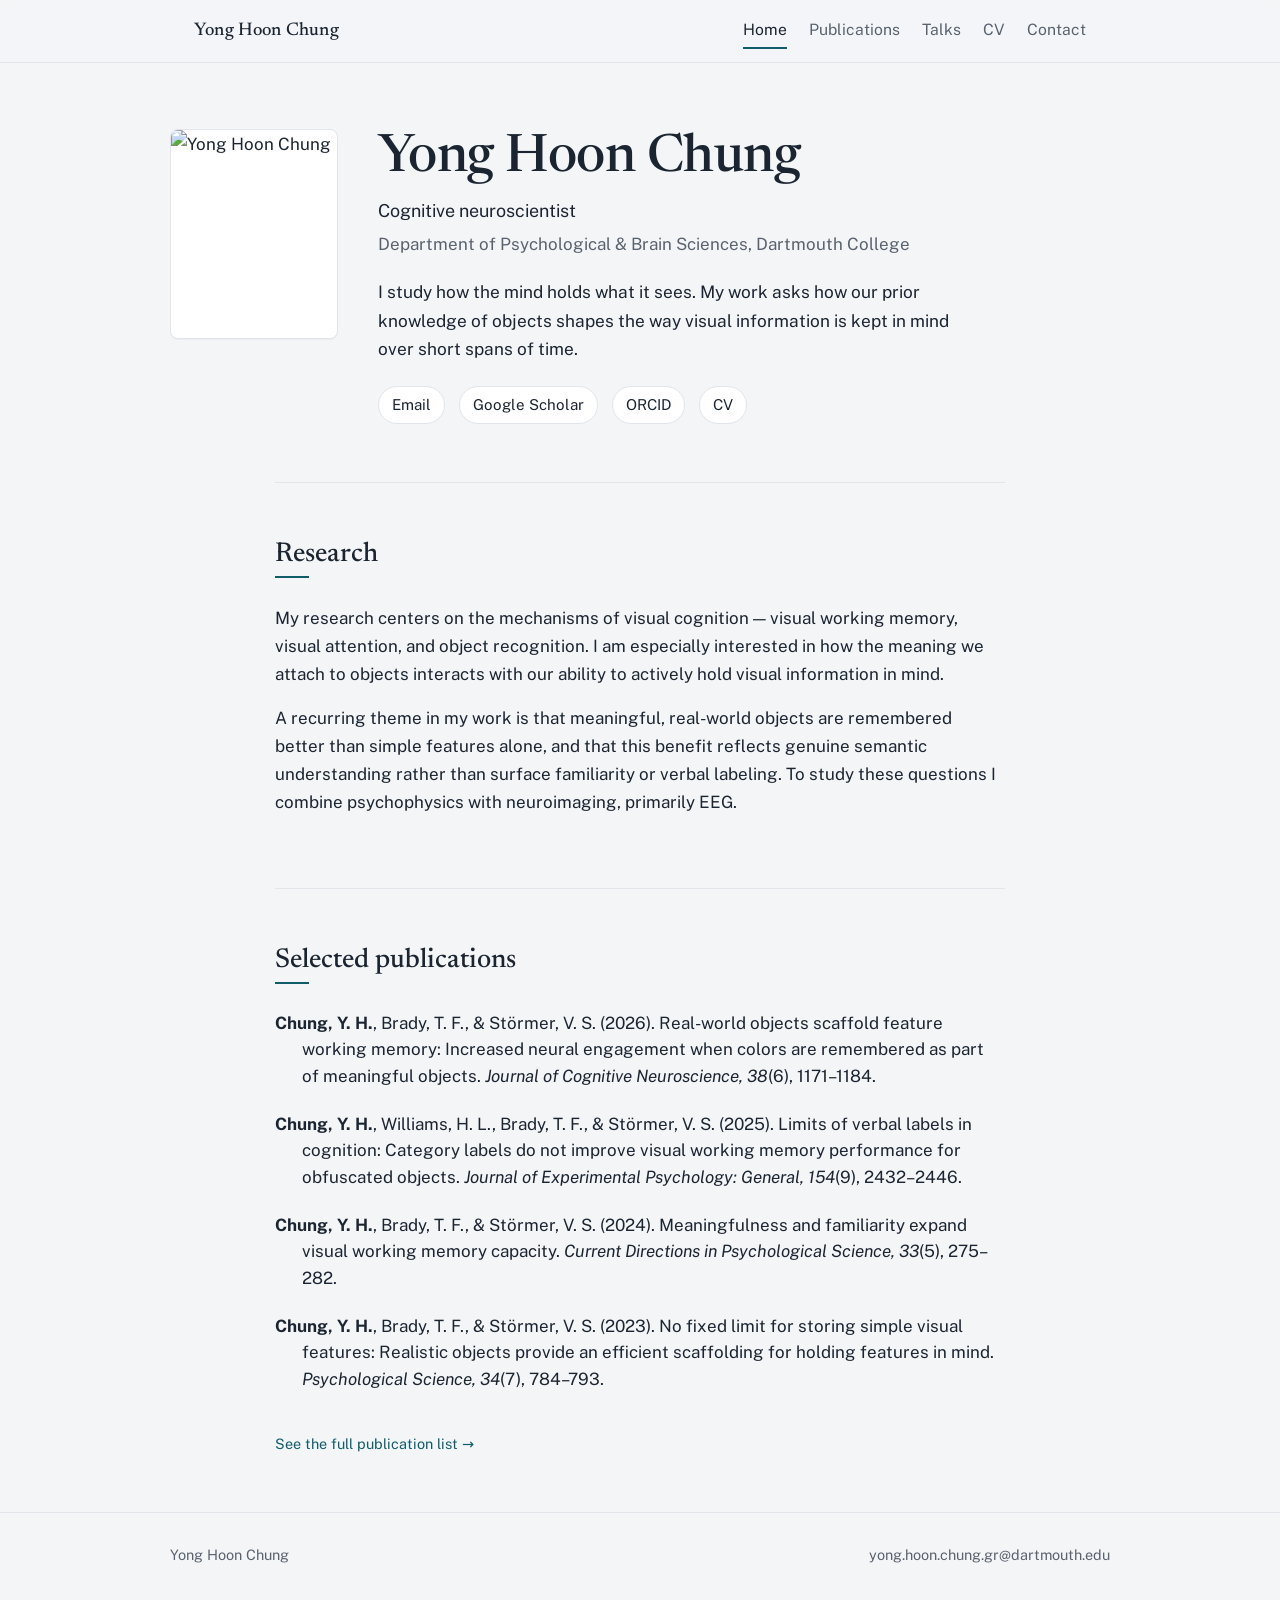
==== index.html @ c23f30d2 "Add files via upload" ====
<!DOCTYPE html>
<html lang="en">
<head>
<meta charset="utf-8">
<meta name="viewport" content="width=device-width, initial-scale=1">
<title>Yong Hoon Chung</title>
<meta name="description" content="Yong Hoon Chung — cognitive neuroscientist studying visual working memory, attention, and object recognition.">
<link rel="preconnect" href="https://fonts.googleapis.com">
<link rel="preconnect" href="https://fonts.gstatic.com" crossorigin>
<link href="https://fonts.googleapis.com/css2?family=Newsreader:opsz,wght@6..72,400;6..72,500&family=Public+Sans:wght@400;600;700&display=swap" rel="stylesheet">
<link rel="stylesheet" href="style.css">
</head>
<body>

<nav class="nav">
  <div class="nav-inner">
    <a class="nav-name" href="index.html">Yong Hoon Chung</a>
    <div class="nav-links">
      <a href="index.html" class="active">Home</a>
      <a href="publications.html">Publications</a>
      <a href="talks.html">Talks</a>
      <a href="cv.html">CV</a>
      <a href="contact.html">Contact</a>
    </div>
  </div>
</nav>

<main>
  <section class="hero wrap">
    <div class="hero-grid">
      <img class="headshot" src="assets/headshot.jpg" alt="Yong Hoon Chung">
      <div>
        <h1>Yong Hoon Chung</h1>
        <p class="role">Cognitive neuroscientist</p>
        <p class="affil">Department of Psychological &amp; Brain Sciences, Dartmouth College</p>
        <p class="lede">I study how the mind holds what it sees. My work asks how our prior knowledge of objects shapes the way visual information is kept in mind over short spans of time.</p>
        <ul class="linkrow">
          <li><a href="mailto:yong.hoon.chung.gr@dartmouth.edu">Email</a></li>
          <li><a href="#" data-edit>Google Scholar</a></li>
          <li><a href="#" data-edit>ORCID</a></li>
          <li><a href="cv.html">CV</a></li>
        </ul>
      </div>
    </div>
  </section>

  <section class="read">
    <h2>Research</h2>
    <hr class="section-rule">
    <p>My research centers on the mechanisms of visual cognition — visual working memory, visual attention, and object recognition. I am especially interested in how the meaning we attach to objects interacts with our ability to actively hold visual information in mind.</p>
    <p>A recurring theme in my work is that meaningful, real-world objects are remembered better than simple features alone, and that this benefit reflects genuine semantic understanding rather than surface familiarity or verbal labeling. To study these questions I combine psychophysics with neuroimaging, primarily EEG.</p>
  </section>

  <section class="read">
    <h2>Selected publications</h2>
    <hr class="section-rule">
    <ul class="reflist">
      <li><span class="me">Chung, Y. H.</span>, Brady, T. F., &amp; Störmer, V. S. (2026). Real-world objects scaffold feature working memory: Increased neural engagement when colors are remembered as part of meaningful objects. <span class="venue">Journal of Cognitive Neuroscience, 38</span>(6), 1171–1184.</li>
      <li><span class="me">Chung, Y. H.</span>, Williams, H. L., Brady, T. F., &amp; Störmer, V. S. (2025). Limits of verbal labels in cognition: Category labels do not improve visual working memory performance for obfuscated objects. <span class="venue">Journal of Experimental Psychology: General, 154</span>(9), 2432–2446.</li>
      <li><span class="me">Chung, Y. H.</span>, Brady, T. F., &amp; Störmer, V. S. (2024). Meaningfulness and familiarity expand visual working memory capacity. <span class="venue">Current Directions in Psychological Science, 33</span>(5), 275–282.</li>
      <li><span class="me">Chung, Y. H.</span>, Brady, T. F., &amp; Störmer, V. S. (2023). No fixed limit for storing simple visual features: Realistic objects provide an efficient scaffolding for holding features in mind. <span class="venue">Psychological Science, 34</span>(7), 784–793.</li>
    </ul>
    <p class="note"><a href="publications.html">See the full publication list →</a></p>
  </section>
</main>

<footer class="foot">
  <div class="wrap">
    <span>Yong Hoon Chung</span>
    <span><a href="mailto:yong.hoon.chung.gr@dartmouth.edu">yong.hoon.chung.gr@dartmouth.edu</a></span>
  </div>
</footer>

</body>
</html>
---- style.css ----
/* =========================================================
   Yong Hoon Chung — personal academic site
   One shared stylesheet for every page. Edit colors, fonts,
   and spacing here and the change applies site-wide.
   ========================================================= */

:root {
  --paper:       #f4f5f7;  /* cool page background      */
  --surface:     #ffffff;  /* cards / hero panel        */
  --ink:         #1b2531;  /* primary text (deep slate) */
  --muted:       #59636f;  /* secondary text            */
  --line:        #e2e5ea;  /* hairline borders          */
  --accent:      #0f5d6b;  /* petrol teal               */
  --accent-deep: #0a454f;  /* hover / active            */
  --accent-soft: #e7f0f1;  /* tint background           */

  --serif: "Newsreader", Georgia, "Times New Roman", serif;
  --sans:  "Public Sans", system-ui, -apple-system, "Segoe UI", sans-serif;

  --wrap: 940px;   /* hero / wide sections */
  --read: 730px;   /* comfortable reading measure */
}

* { box-sizing: border-box; }

html { -webkit-text-size-adjust: 100%; }

body {
  margin: 0;
  background: var(--paper);
  color: var(--ink);
  font-family: var(--sans);
  font-size: 17px;
  line-height: 1.65;
  font-weight: 400;
  -webkit-font-smoothing: antialiased;
  text-rendering: optimizeLegibility;
}

/* ---------- Links ---------- */
a { color: var(--accent); text-decoration: none; }
a:hover { color: var(--accent-deep); text-decoration: underline; text-underline-offset: 2px; }

:focus-visible {
  outline: 2px solid var(--accent);
  outline-offset: 2px;
  border-radius: 2px;
}

/* ---------- Navigation ---------- */
.nav {
  position: sticky;
  top: 0;
  z-index: 10;
  background: rgba(244, 245, 247, 0.88);
  backdrop-filter: saturate(140%) blur(8px);
  border-bottom: 1px solid var(--line);
}
.nav-inner {
  max-width: var(--wrap);
  margin: 0 auto;
  padding: 0 24px;
  height: 62px;
  display: flex;
  align-items: center;
  justify-content: space-between;
  gap: 16px;
}
.nav-name {
  font-family: var(--serif);
  font-size: 1.15rem;
  font-weight: 500;
  color: var(--ink);
  letter-spacing: 0.01em;
  white-space: nowrap;
}
.nav-name:hover { text-decoration: none; color: var(--accent-deep); }
.nav-links {
  display: flex;
  gap: 22px;
  flex-wrap: wrap;
  justify-content: flex-end;
}
.nav-links a {
  color: var(--muted);
  font-size: 0.98rem;
  padding: 4px 0;
  border-bottom: 2px solid transparent;
}
.nav-links a:hover { color: var(--ink); text-decoration: none; border-bottom-color: var(--line); }
.nav-links a.active { color: var(--ink); border-bottom-color: var(--accent); }

/* ---------- Layout containers ---------- */
main { padding: 0 24px; }
.wrap { max-width: var(--wrap); margin: 0 auto; }
.read { max-width: var(--read); margin: 0 auto; }

section { padding: 56px 0; }
section + section { border-top: 1px solid var(--line); }

/* ---------- Headings ---------- */
h1, h2, h3 { font-family: var(--serif); font-weight: 500; color: var(--ink); }
h2 {
  font-size: 1.7rem;
  line-height: 1.2;
  margin: 0 0 4px;
}
.section-rule {
  width: 34px;
  height: 2px;
  background: var(--accent);
  border: 0;
  margin: 0 0 26px;
}
h3 { font-family: var(--sans); font-weight: 600; font-size: 1.02rem; margin: 0 0 6px; }

p { margin: 0 0 1rem; }
.muted { color: var(--muted); }

/* ---------- Hero ---------- */
.hero { padding: 66px 0 58px; }
.hero-grid {
  display: grid;
  grid-template-columns: 168px 1fr;
  gap: 40px;
  align-items: start;
}
.headshot {
  width: 168px;
  height: 210px;
  object-fit: cover;
  object-position: 50% 35%;
  border-radius: 8px;
  border: 1px solid var(--line);
  box-shadow: 0 1px 0 rgba(27, 37, 49, 0.04);
  background: var(--surface);
}
.hero h1 {
  font-size: clamp(2.3rem, 5vw, 3.3rem);
  line-height: 1.05;
  margin: 2px 0 10px;
  letter-spacing: -0.01em;
}
.hero .role {
  font-size: 1.12rem;
  color: var(--ink);
  margin: 0 0 4px;
}
.hero .affil { color: var(--muted); margin: 0 0 20px; }
.hero .lede {
  font-size: 1.08rem;
  max-width: 52ch;
  margin: 0 0 22px;
}

/* ---------- Contact / inline link row ---------- */
.linkrow {
  display: flex;
  flex-wrap: wrap;
  gap: 10px 14px;
  list-style: none;
  padding: 0;
  margin: 0;
}
.linkrow a {
  display: inline-block;
  padding: 6px 13px;
  border: 1px solid var(--line);
  border-radius: 999px;
  background: var(--surface);
  color: var(--ink);
  font-size: 0.94rem;
}
.linkrow a:hover {
  border-color: var(--accent);
  color: var(--accent-deep);
  text-decoration: none;
  background: var(--accent-soft);
}

/* ---------- Reference lists (publications / talks) ---------- */
.reflist { list-style: none; margin: 0; padding: 0; }
.reflist li {
  padding: 0 0 18px 1.6em;
  text-indent: -1.6em;   /* hanging indent */
  margin: 0 0 4px;
  line-height: 1.55;
}
.reflist .me { font-weight: 700; }          /* author's own name */
.reflist .venue { font-style: italic; }      /* journal / meeting  */
.reflist .yr { color: var(--muted); }

.subhead {
  font-family: var(--sans);
  font-weight: 700;
  font-size: 0.82rem;
  letter-spacing: 0.04em;
  text-transform: uppercase;
  color: var(--muted);
  margin: 34px 0 16px;
}
.subhead:first-of-type { margin-top: 0; }

.note {
  font-size: 0.9rem;
  color: var(--muted);
  margin: 22px 0 0;
}

/* ---------- CV blocks ---------- */
.cv-entry { margin: 0 0 22px; }
.cv-entry .top {
  display: flex;
  justify-content: space-between;
  gap: 16px;
  align-items: baseline;
}
.cv-entry .title { font-weight: 600; }
.cv-entry .when { color: var(--muted); font-size: 0.92rem; white-space: nowrap; }
.cv-entry .sub { color: var(--muted); margin: 2px 0 0; }
.cv-entry ul { margin: 8px 0 0; padding-left: 1.1em; }
.cv-entry ul li { margin: 0 0 4px; }

.plainlist { margin: 0; padding-left: 1.1em; }
.plainlist li { margin: 0 0 7px; }

.btn {
  display: inline-block;
  padding: 9px 18px;
  background: var(--accent);
  color: #fff;
  border-radius: 7px;
  font-weight: 600;
  font-size: 0.96rem;
}
.btn:hover { background: var(--accent-deep); color: #fff; text-decoration: none; }

.awards { list-style: none; margin: 0; padding: 0; }
.awards li {
  display: flex;
  justify-content: space-between;
  gap: 16px;
  padding: 9px 0;
  border-bottom: 1px solid var(--line);
}
.awards li:last-child { border-bottom: 0; }
.awards .yr { color: var(--muted); white-space: nowrap; font-size: 0.92rem; }

/* ---------- Footer ---------- */
.foot {
  border-top: 1px solid var(--line);
  padding: 30px 0 46px;
  color: var(--muted);
  font-size: 0.9rem;
}
.foot .wrap { display: flex; justify-content: space-between; gap: 16px; flex-wrap: wrap; }
.foot a { color: var(--muted); }
.foot a:hover { color: var(--accent-deep); }

/* ---------- Responsive ---------- */
@media (max-width: 620px) {
  body { font-size: 16px; }
  .hero-grid { grid-template-columns: 1fr; gap: 22px; }
  .headshot { width: 132px; height: 166px; }
  .nav-inner { height: auto; padding: 12px 20px; flex-direction: column; align-items: flex-start; gap: 8px; }
  .nav-links { justify-content: flex-start; gap: 16px; }
  section { padding: 42px 0; }
  .cv-entry .top { flex-direction: column; }
  .cv-entry .when { white-space: normal; }
}

@media (prefers-reduced-motion: reduce) {
  * { scroll-behavior: auto !important; }
}
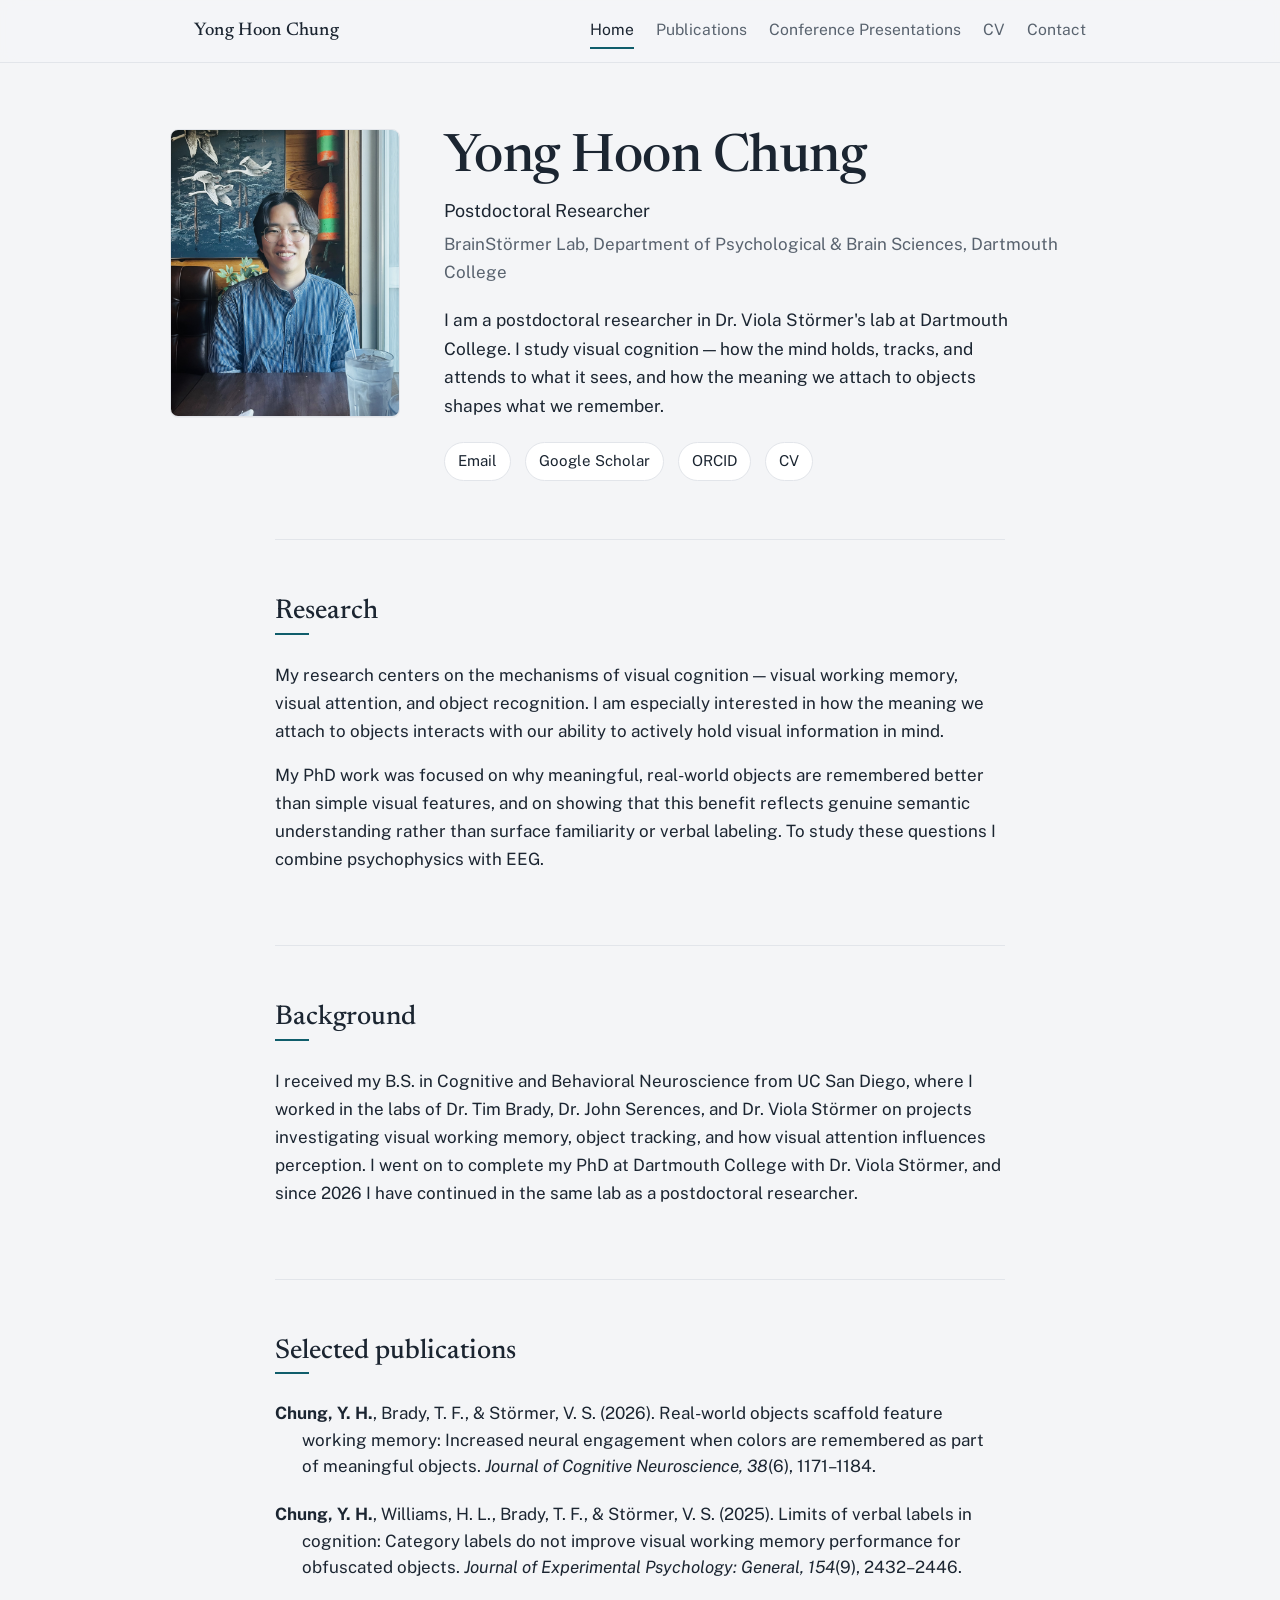
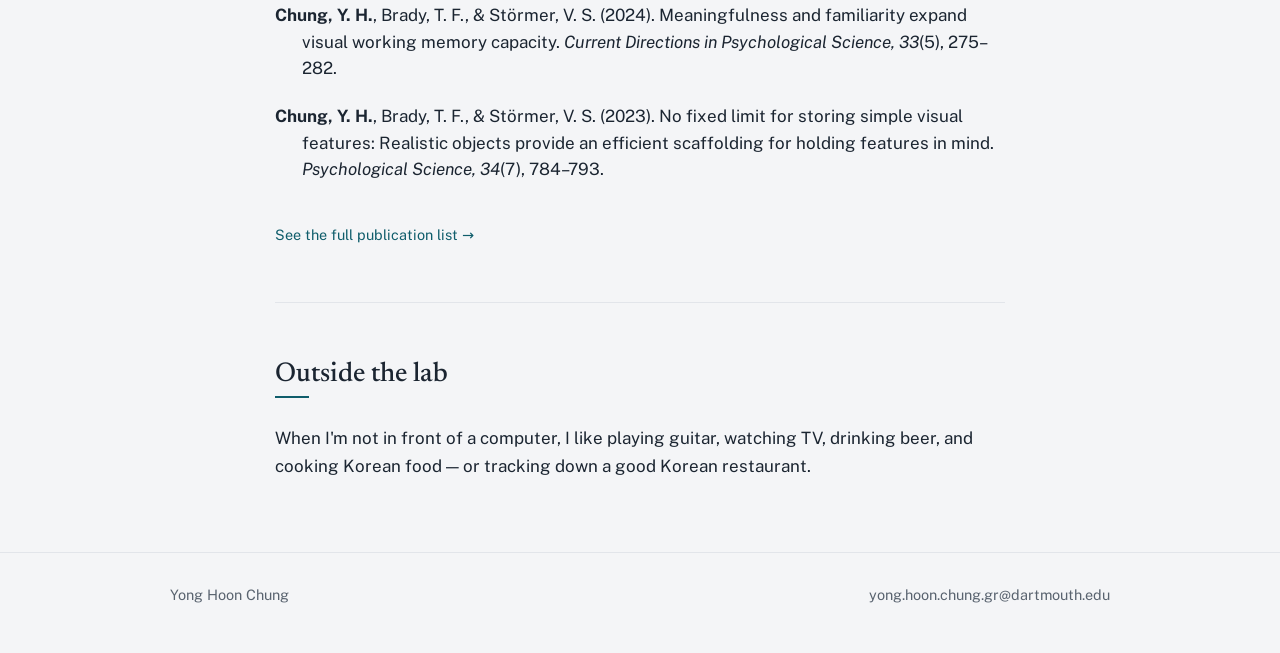
==== commit 08d49486: "Add files via upload" ====
--- a/index.html
+++ b/index.html
@@ -18,7 +18,7 @@
     <div class="nav-links">
       <a href="index.html" class="active">Home</a>
       <a href="publications.html">Publications</a>
-      <a href="talks.html">Talks</a>
+      <a href="talks.html">Conference Presentations</a>
       <a href="cv.html">CV</a>
       <a href="contact.html">Contact</a>
     </div>
@@ -31,9 +31,9 @@
       <img class="headshot" src="assets/headshot.jpg" alt="Yong Hoon Chung">
       <div>
         <h1>Yong Hoon Chung</h1>
-        <p class="role">Cognitive neuroscientist</p>
-        <p class="affil">Department of Psychological &amp; Brain Sciences, Dartmouth College</p>
-        <p class="lede">I study how the mind holds what it sees. My work asks how our prior knowledge of objects shapes the way visual information is kept in mind over short spans of time.</p>
+        <p class="role">Postdoctoral Researcher</p>
+        <p class="affil">BrainStörmer Lab, Department of Psychological &amp; Brain Sciences, Dartmouth College</p>
+        <p class="lede">I am a postdoctoral researcher in Dr. Viola Störmer's lab at Dartmouth College. I study visual cognition — how the mind holds, tracks, and attends to what it sees, and how the meaning we attach to objects shapes what we remember.</p>
         <ul class="linkrow">
           <li><a href="mailto:yong.hoon.chung.gr@dartmouth.edu">Email</a></li>
           <li><a href="#" data-edit>Google Scholar</a></li>
@@ -48,7 +48,13 @@
     <h2>Research</h2>
     <hr class="section-rule">
     <p>My research centers on the mechanisms of visual cognition — visual working memory, visual attention, and object recognition. I am especially interested in how the meaning we attach to objects interacts with our ability to actively hold visual information in mind.</p>
-    <p>A recurring theme in my work is that meaningful, real-world objects are remembered better than simple features alone, and that this benefit reflects genuine semantic understanding rather than surface familiarity or verbal labeling. To study these questions I combine psychophysics with neuroimaging, primarily EEG.</p>
+    <p>My PhD work was focused on why meaningful, real-world objects are remembered better than simple visual features, and on showing that this benefit reflects genuine semantic understanding rather than surface familiarity or verbal labeling. To study these questions I combine psychophysics with EEG.</p>
+  </section>
+
+  <section class="read">
+    <h2>Background</h2>
+    <hr class="section-rule">
+    <p>I received my B.S. in Cognitive and Behavioral Neuroscience from UC San Diego, where I worked in the labs of Dr. Tim Brady, Dr. John Serences, and Dr. Viola Störmer on projects investigating visual working memory, object tracking, and how visual attention influences perception. I went on to complete my PhD at Dartmouth College with Dr. Viola Störmer, and since 2026 I have continued in the same lab as a postdoctoral researcher.</p>
   </section>
 
   <section class="read">
@@ -62,6 +68,12 @@
     </ul>
     <p class="note"><a href="publications.html">See the full publication list →</a></p>
   </section>
+
+  <section class="read">
+    <h2>Outside the lab</h2>
+    <hr class="section-rule">
+    <p>When I'm not in front of a computer, I like playing guitar, watching TV, drinking beer, and cooking Korean food — or tracking down a good Korean restaurant.</p>
+  </section>
 </main>
 
 <footer class="foot">
--- a/style.css
+++ b/style.css
@@ -121,13 +121,13 @@
 .hero { padding: 66px 0 58px; }
 .hero-grid {
   display: grid;
-  grid-template-columns: 168px 1fr;
-  gap: 40px;
+  grid-template-columns: 230px 1fr;
+  gap: 44px;
   align-items: start;
 }
 .headshot {
-  width: 168px;
-  height: 210px;
+  width: 230px;
+  height: 288px;
   object-fit: cover;
   object-position: 50% 35%;
   border-radius: 8px;
@@ -246,6 +246,18 @@
 .awards li:last-child { border-bottom: 0; }
 .awards .yr { color: var(--muted); white-space: nowrap; font-size: 0.92rem; }
 
+/* ---------- Embedded PDF (CV page) ---------- */
+.pdf-frame {
+  display: block;
+  width: 100%;
+  height: 82vh;
+  min-height: 520px;
+  margin-top: 8px;
+  border: 1px solid var(--line);
+  border-radius: 8px;
+  background: var(--surface);
+}
+
 /* ---------- Footer ---------- */
 .foot {
   border-top: 1px solid var(--line);
@@ -261,7 +273,7 @@
 @media (max-width: 620px) {
   body { font-size: 16px; }
   .hero-grid { grid-template-columns: 1fr; gap: 22px; }
-  .headshot { width: 132px; height: 166px; }
+  .headshot { width: 172px; height: 215px; }
   .nav-inner { height: auto; padding: 12px 20px; flex-direction: column; align-items: flex-start; gap: 8px; }
   .nav-links { justify-content: flex-start; gap: 16px; }
   section { padding: 42px 0; }
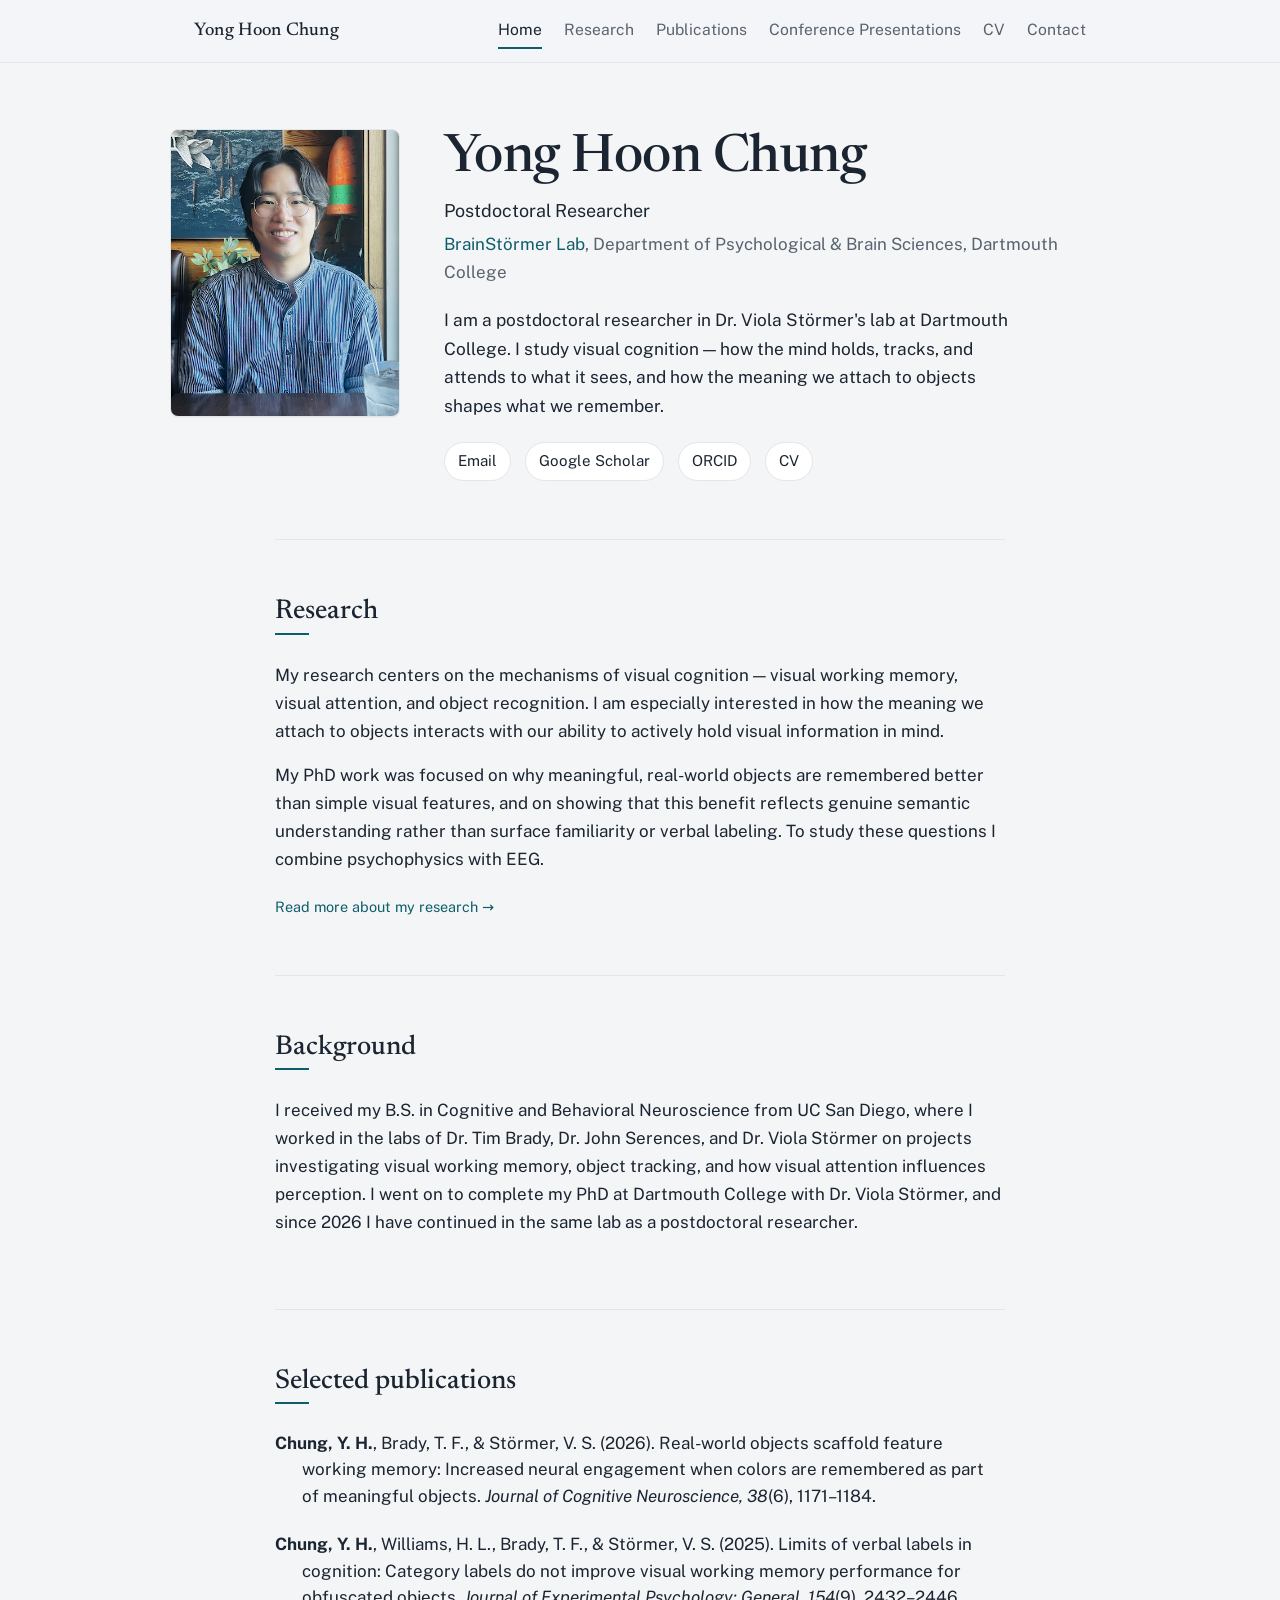
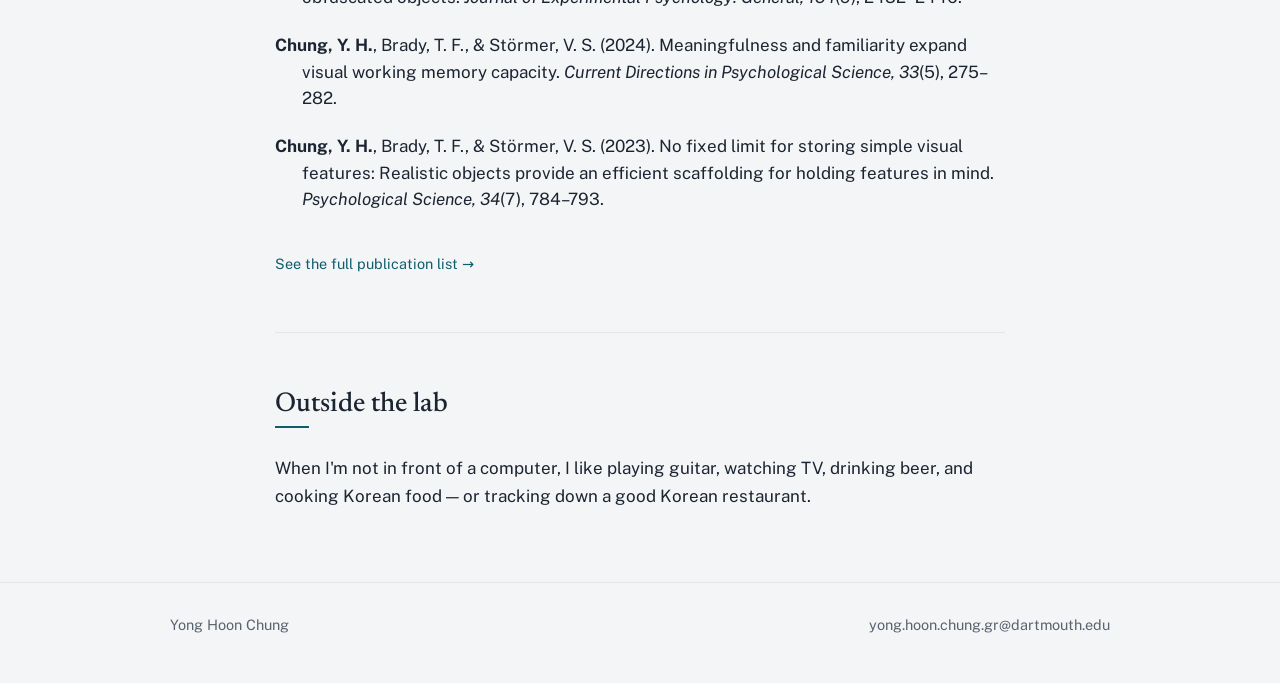
==== commit cd6a2546: "Add files via upload" ====
--- a/index.html
+++ b/index.html
@@ -17,6 +17,7 @@
     <a class="nav-name" href="index.html">Yong Hoon Chung</a>
     <div class="nav-links">
       <a href="index.html" class="active">Home</a>
+      <a href="research.html">Research</a>
       <a href="publications.html">Publications</a>
       <a href="talks.html">Conference Presentations</a>
       <a href="cv.html">CV</a>
@@ -28,16 +29,16 @@
 <main>
   <section class="hero wrap">
     <div class="hero-grid">
-      <img class="headshot" src="assets/headshot.jpg" alt="Yong Hoon Chung">
+      <img class="headshot" src="assets/headshot2.jpg" alt="Yong Hoon Chung">
       <div>
         <h1>Yong Hoon Chung</h1>
         <p class="role">Postdoctoral Researcher</p>
-        <p class="affil">BrainStörmer Lab, Department of Psychological &amp; Brain Sciences, Dartmouth College</p>
+        <p class="affil"><a href="https://sites.dartmouth.edu/stoermerlab/" target="_blank" rel="noopener">BrainStörmer Lab</a>, Department of Psychological &amp; Brain Sciences, Dartmouth College</p>
         <p class="lede">I am a postdoctoral researcher in Dr. Viola Störmer's lab at Dartmouth College. I study visual cognition — how the mind holds, tracks, and attends to what it sees, and how the meaning we attach to objects shapes what we remember.</p>
         <ul class="linkrow">
           <li><a href="mailto:yong.hoon.chung.gr@dartmouth.edu">Email</a></li>
-          <li><a href="#" data-edit>Google Scholar</a></li>
-          <li><a href="#" data-edit>ORCID</a></li>
+          <li><a href="https://scholar.google.com/citations?user=6flhQaIAAAAJ&amp;hl=en" target="_blank" rel="noopener">Google Scholar</a></li>
+          <li><a href="https://orcid.org/0009-0005-3943-7845" target="_blank" rel="noopener">ORCID</a></li>
           <li><a href="cv.html">CV</a></li>
         </ul>
       </div>
@@ -49,6 +50,7 @@
     <hr class="section-rule">
     <p>My research centers on the mechanisms of visual cognition — visual working memory, visual attention, and object recognition. I am especially interested in how the meaning we attach to objects interacts with our ability to actively hold visual information in mind.</p>
     <p>My PhD work was focused on why meaningful, real-world objects are remembered better than simple visual features, and on showing that this benefit reflects genuine semantic understanding rather than surface familiarity or verbal labeling. To study these questions I combine psychophysics with EEG.</p>
+    <p class="note"><a href="research.html">Read more about my research →</a></p>
   </section>
 
   <section class="read">
--- a/style.css
+++ b/style.css
@@ -190,6 +190,26 @@
 .reflist .venue { font-style: italic; }      /* journal / meeting  */
 .reflist .yr { color: var(--muted); }
 
+/* inline "Paper Link" / "Talk Link" resource links */
+.reslink {
+  font-weight: 600;
+  text-decoration: underline;
+  text-underline-offset: 2px;
+  white-space: nowrap;
+}
+
+/* research topic image (optional, for when you add images) */
+.topic-img {
+  display: block;
+  width: 100%;
+  max-width: 520px;
+  height: auto;
+  border-radius: 8px;
+  border: 1px solid var(--line);
+  margin: 20px 0 4px;
+}
+.topic-lead { max-width: 60ch; }
+
 .subhead {
   font-family: var(--sans);
   font-weight: 700;
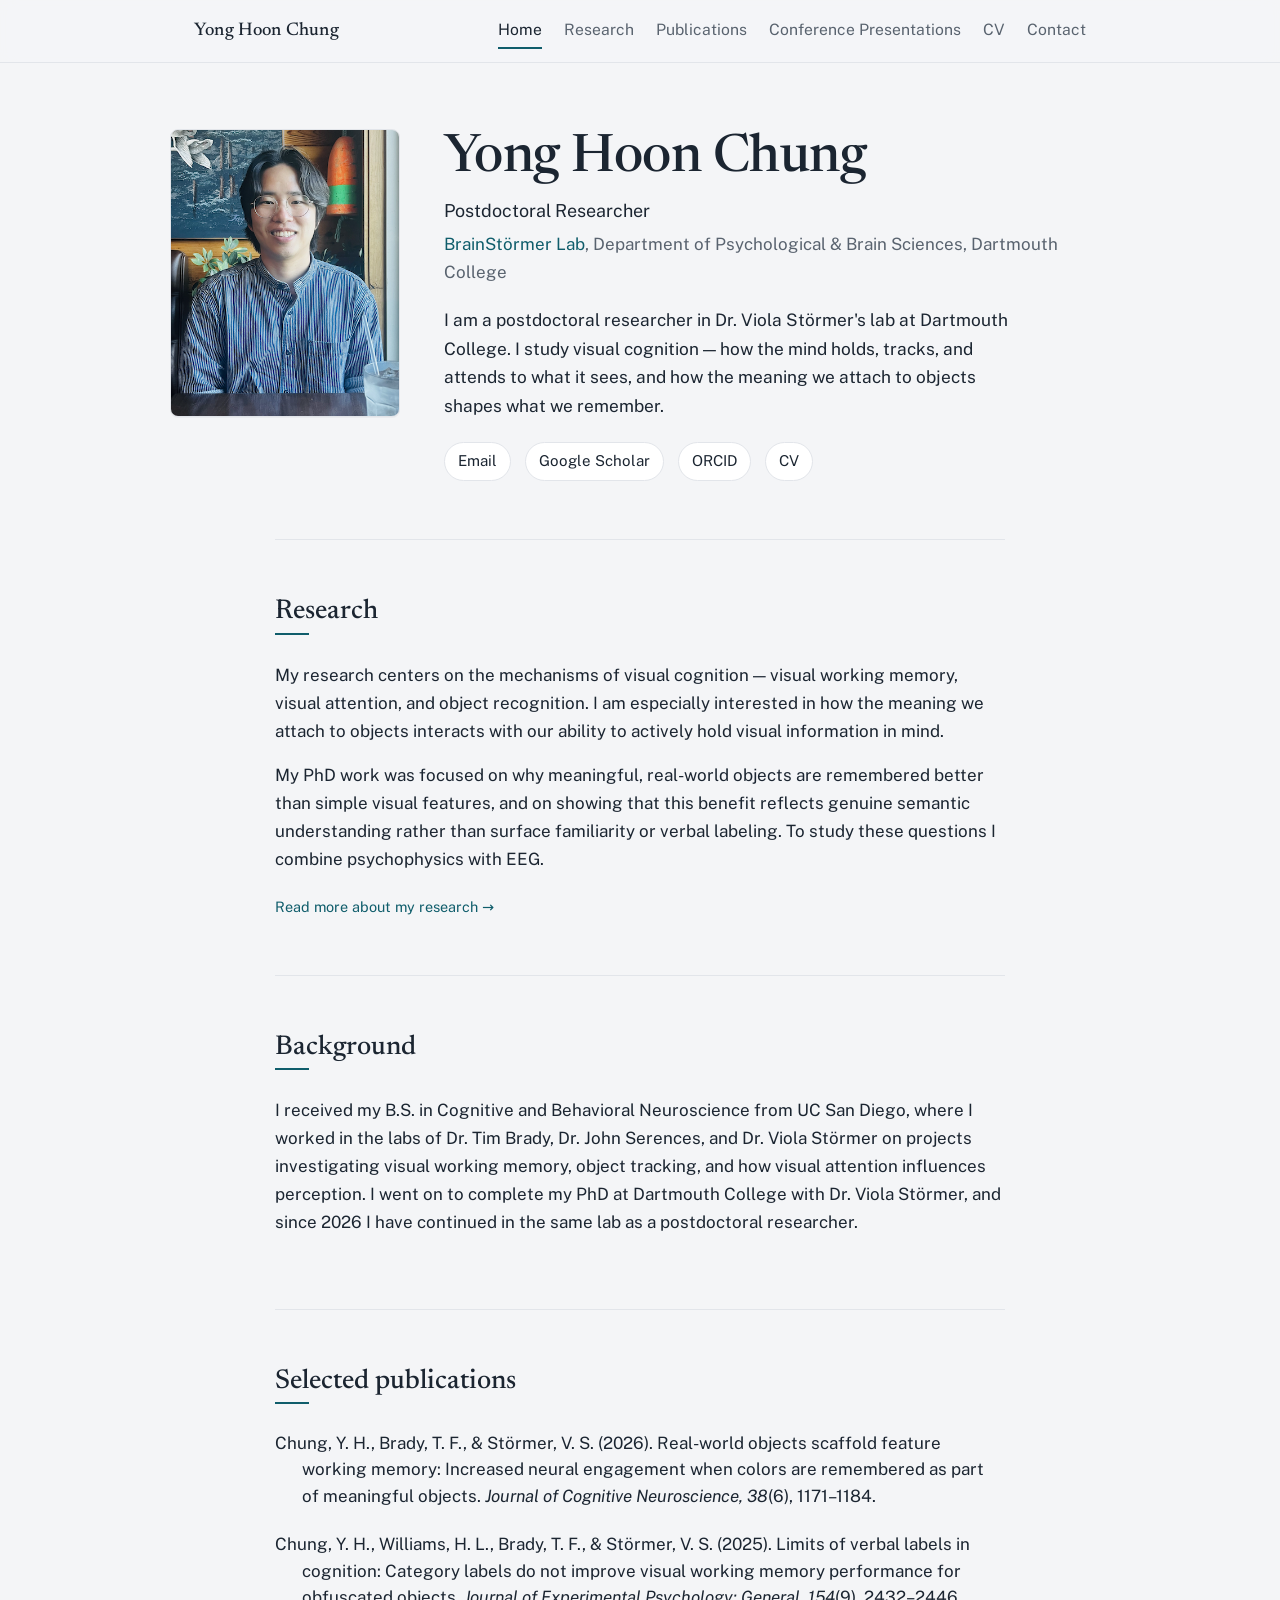
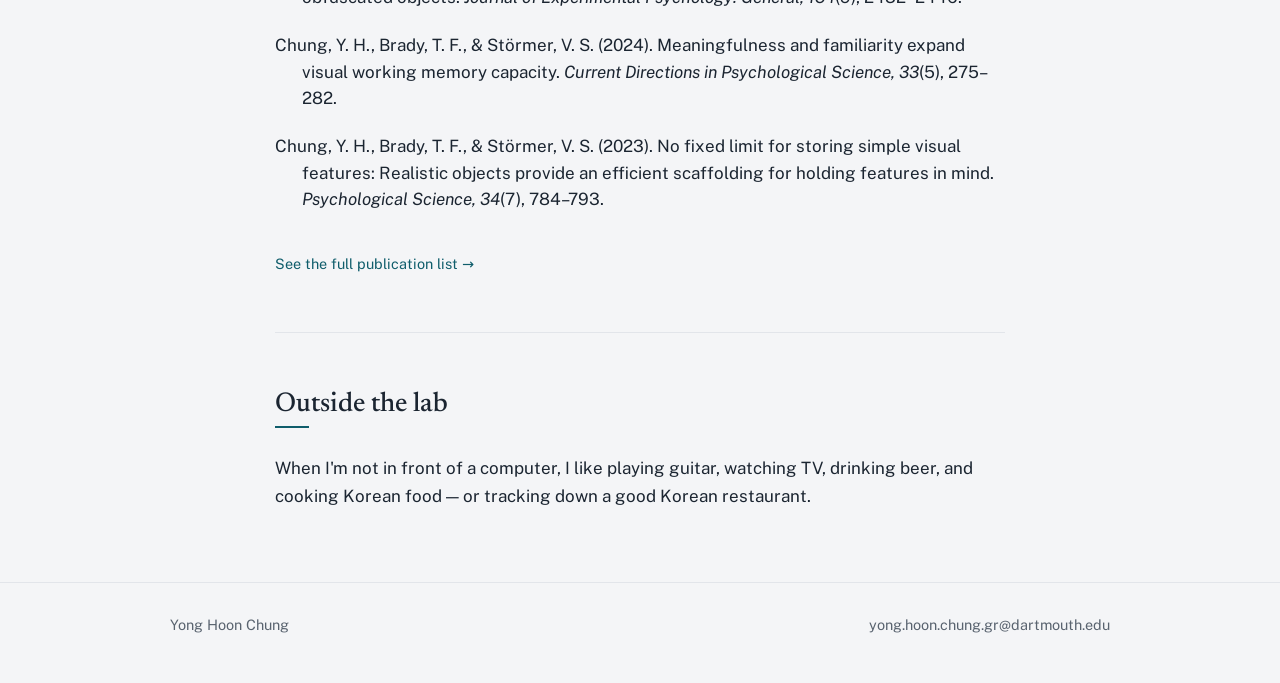
==== commit 69f92cc2: "Add files via upload" ====
--- a/index.html
+++ b/index.html
@@ -62,7 +62,7 @@
   <section class="read">
     <h2>Selected publications</h2>
     <hr class="section-rule">
-    <ul class="reflist">
+    <ul class="reflist nobold">
       <li><span class="me">Chung, Y. H.</span>, Brady, T. F., &amp; Störmer, V. S. (2026). Real-world objects scaffold feature working memory: Increased neural engagement when colors are remembered as part of meaningful objects. <span class="venue">Journal of Cognitive Neuroscience, 38</span>(6), 1171–1184.</li>
       <li><span class="me">Chung, Y. H.</span>, Williams, H. L., Brady, T. F., &amp; Störmer, V. S. (2025). Limits of verbal labels in cognition: Category labels do not improve visual working memory performance for obfuscated objects. <span class="venue">Journal of Experimental Psychology: General, 154</span>(9), 2432–2446.</li>
       <li><span class="me">Chung, Y. H.</span>, Brady, T. F., &amp; Störmer, V. S. (2024). Meaningfulness and familiarity expand visual working memory capacity. <span class="venue">Current Directions in Psychological Science, 33</span>(5), 275–282.</li>
--- a/style.css
+++ b/style.css
@@ -187,6 +187,7 @@
   line-height: 1.55;
 }
 .reflist .me { font-weight: 700; }          /* author's own name */
+.reflist.nobold .me { font-weight: 400; }    /* opt out of bolding */
 .reflist .venue { font-style: italic; }      /* journal / meeting  */
 .reflist .yr { color: var(--muted); }
 
@@ -198,17 +199,42 @@
   white-space: nowrap;
 }
 
-/* research topic image (optional, for when you add images) */
-.topic-img {
+/* research topic: image on the left, heading + papers on the right */
+.topic-grid {
+  max-width: 900px;
+  margin: 0 auto;
+  display: grid;
+  grid-template-columns: 200px 1fr;
+  gap: 34px;
+  align-items: start;
+}
+.topic-figure { margin: 0; }
+.topic-img,
+.topic-ph {
   display: block;
   width: 100%;
-  max-width: 520px;
-  height: auto;
   border-radius: 8px;
   border: 1px solid var(--line);
-  margin: 20px 0 4px;
-}
+}
+.topic-img { height: auto; }
+.topic-ph {
+  aspect-ratio: 4 / 3;
+  background: var(--accent-soft);
+  display: flex;
+  align-items: center;
+  justify-content: center;
+  text-align: center;
+  padding: 10px;
+  color: var(--muted);
+  font-size: 0.72rem;
+  line-height: 1.4;
+}
+.topic-body h2 { margin-top: 0; }
 .topic-lead { max-width: 60ch; }
+@media (max-width: 620px) {
+  .topic-grid { grid-template-columns: 1fr; gap: 16px; }
+  .topic-ph { max-width: 220px; }
+}
 
 .subhead {
   font-family: var(--sans);
@@ -220,6 +246,10 @@
   margin: 34px 0 16px;
 }
 .subhead:first-of-type { margin-top: 0; }
+
+/* the two note lines at the top of the publications page */
+.pub-meta { margin-bottom: 28px; }
+.pub-meta p { font-size: 0.85rem; line-height: 1.45; margin: 0 0 4px; }
 
 .note {
   font-size: 0.9rem;
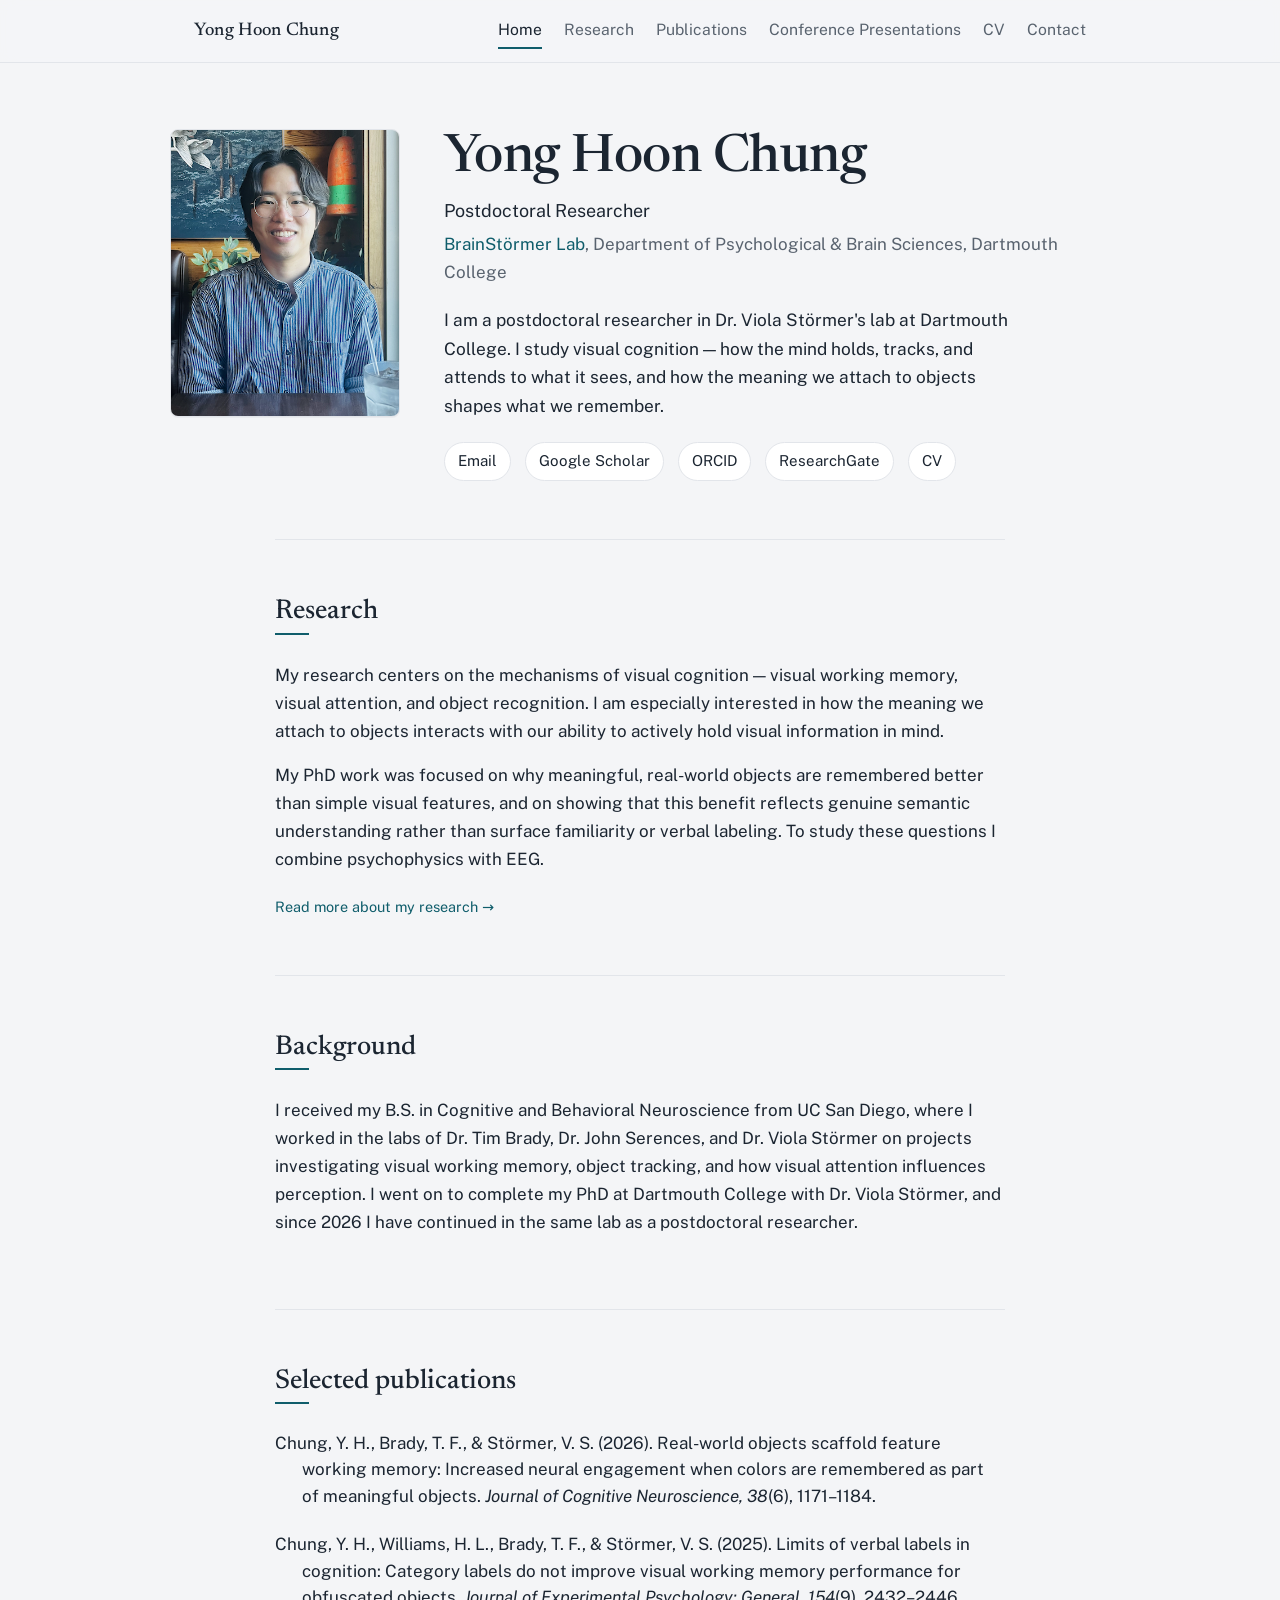
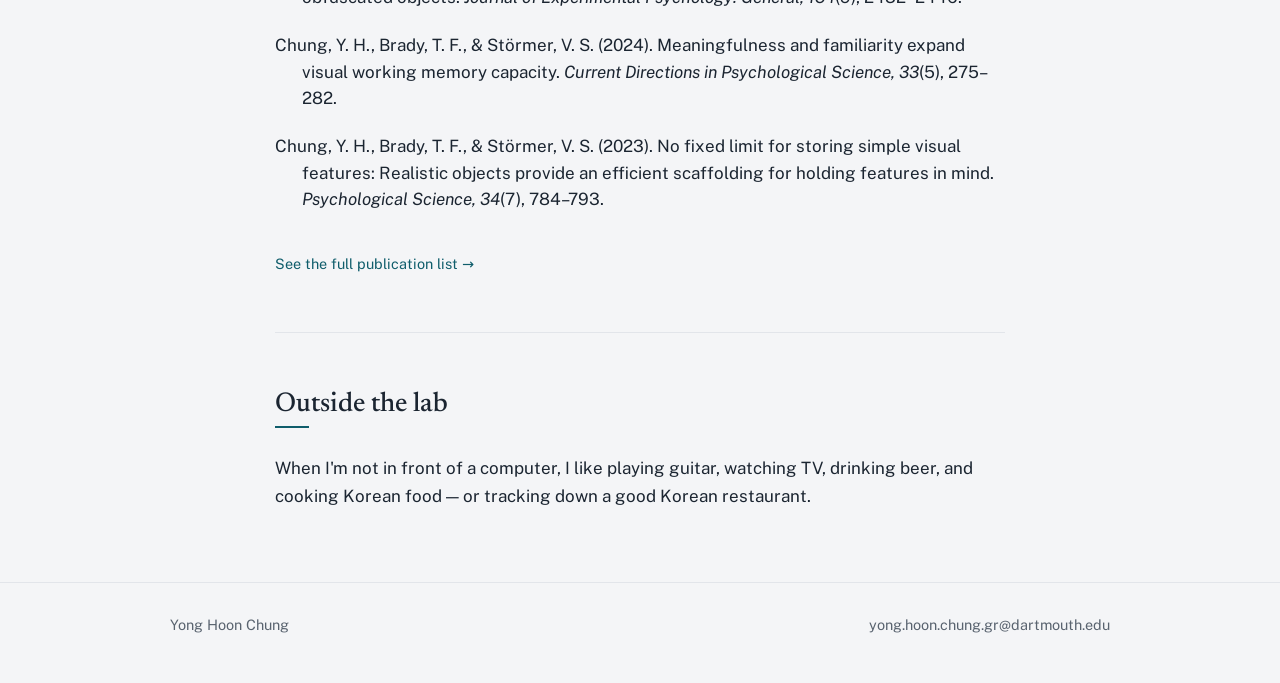
==== commit bc204dff: "Add files via upload" ====
--- a/index.html
+++ b/index.html
@@ -39,6 +39,7 @@
           <li><a href="mailto:yong.hoon.chung.gr@dartmouth.edu">Email</a></li>
           <li><a href="https://scholar.google.com/citations?user=6flhQaIAAAAJ&amp;hl=en" target="_blank" rel="noopener">Google Scholar</a></li>
           <li><a href="https://orcid.org/0009-0005-3943-7845" target="_blank" rel="noopener">ORCID</a></li>
+          <li><a href="https://www.researchgate.net/profile/Yong-Hoon-Chung" target="_blank" rel="noopener">ResearchGate</a></li>
           <li><a href="cv.html">CV</a></li>
         </ul>
       </div>
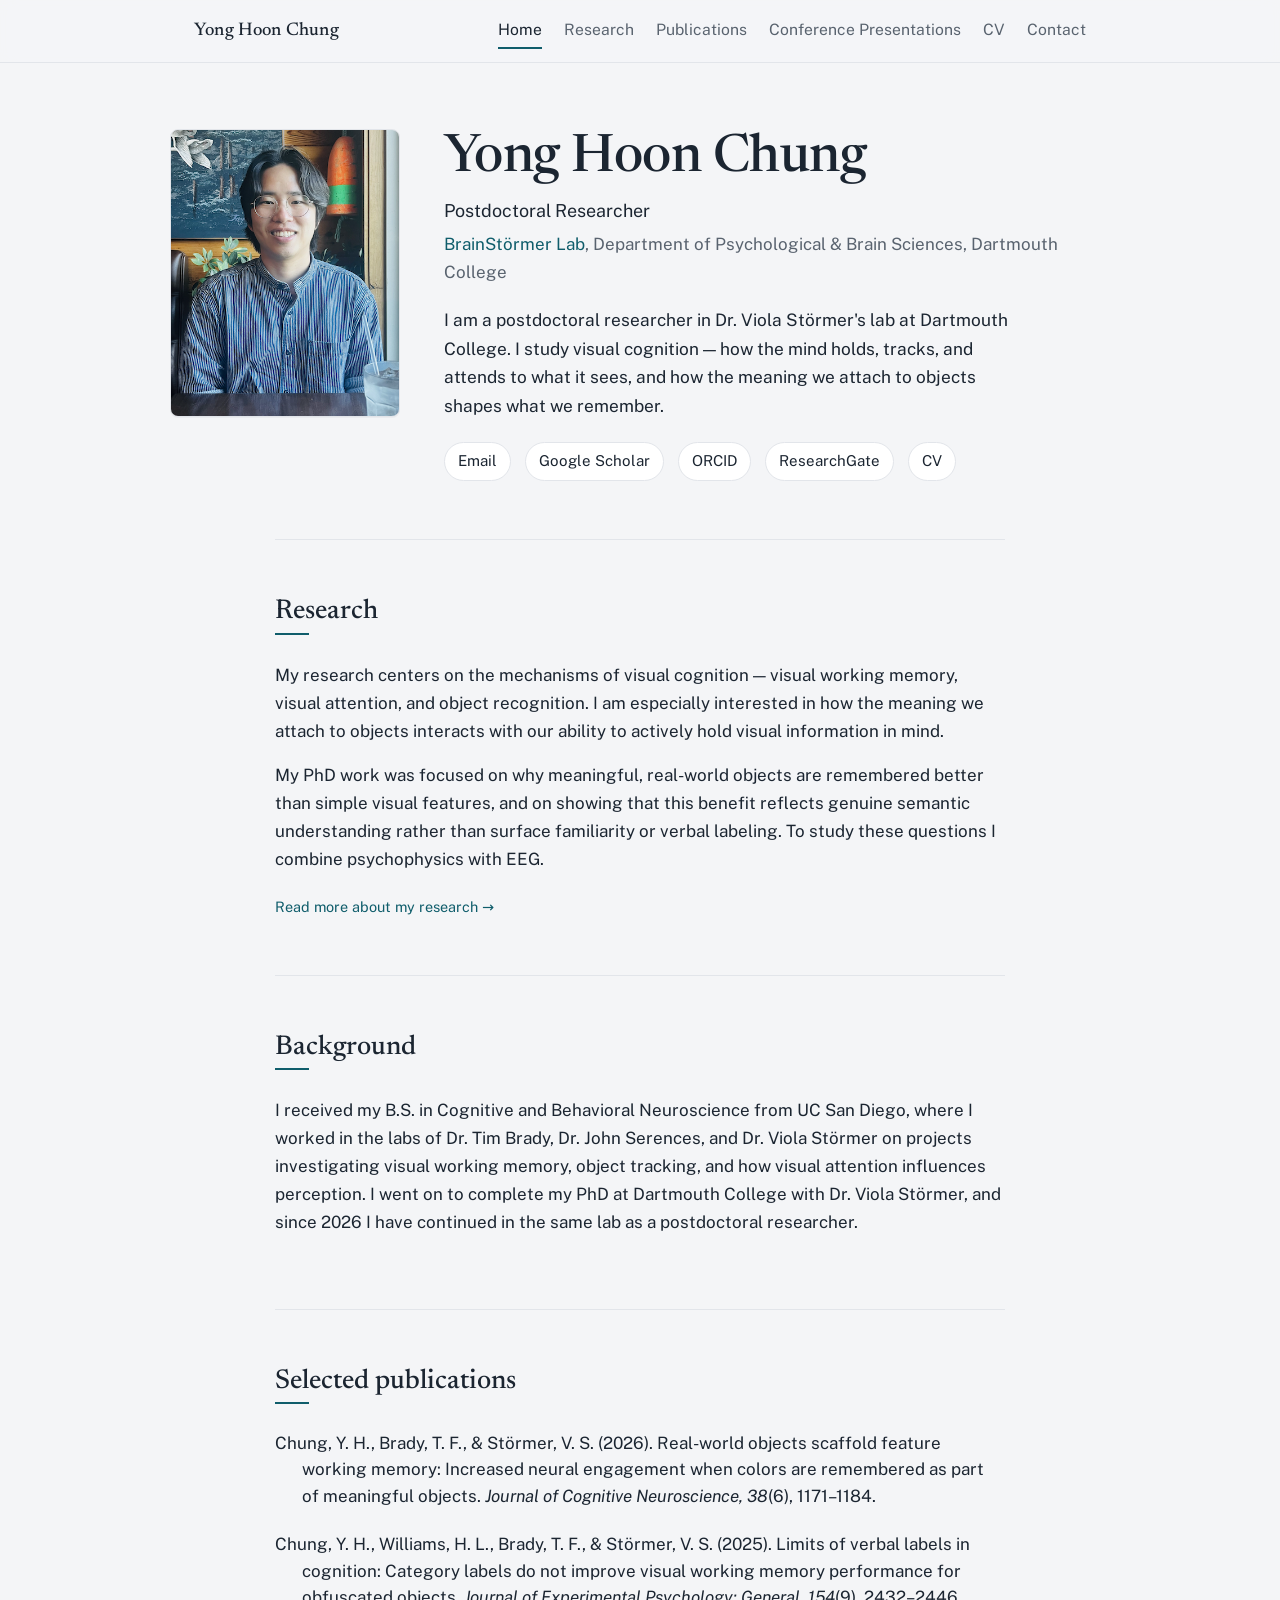
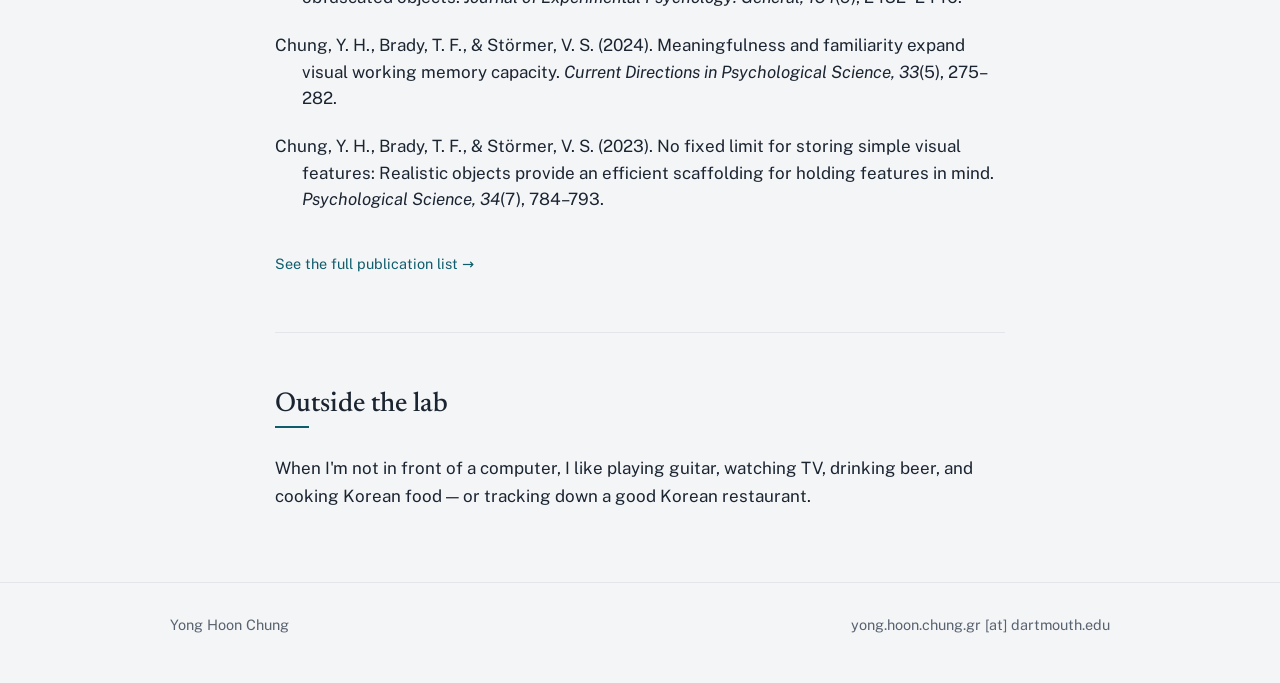
==== commit 8298cc75: "Add files via upload" ====
--- a/index.html
+++ b/index.html
@@ -82,7 +82,7 @@
 <footer class="foot">
   <div class="wrap">
     <span>Yong Hoon Chung</span>
-    <span><a href="mailto:yong.hoon.chung.gr@dartmouth.edu">yong.hoon.chung.gr@dartmouth.edu</a></span>
+    <span>yong.hoon.chung.gr [at] dartmouth.edu</span>
   </div>
 </footer>
 
--- a/style.css
+++ b/style.css
@@ -204,7 +204,7 @@
   max-width: 900px;
   margin: 0 auto;
   display: grid;
-  grid-template-columns: 200px 1fr;
+  grid-template-columns: 250px 1fr;
   gap: 34px;
   align-items: start;
 }
@@ -216,7 +216,7 @@
   border-radius: 8px;
   border: 1px solid var(--line);
 }
-.topic-img { height: auto; }
+.topic-img { height: auto; background: #fff; padding: 8px; margin-top: 18px; }
 .topic-ph {
   aspect-ratio: 4 / 3;
   background: var(--accent-soft);
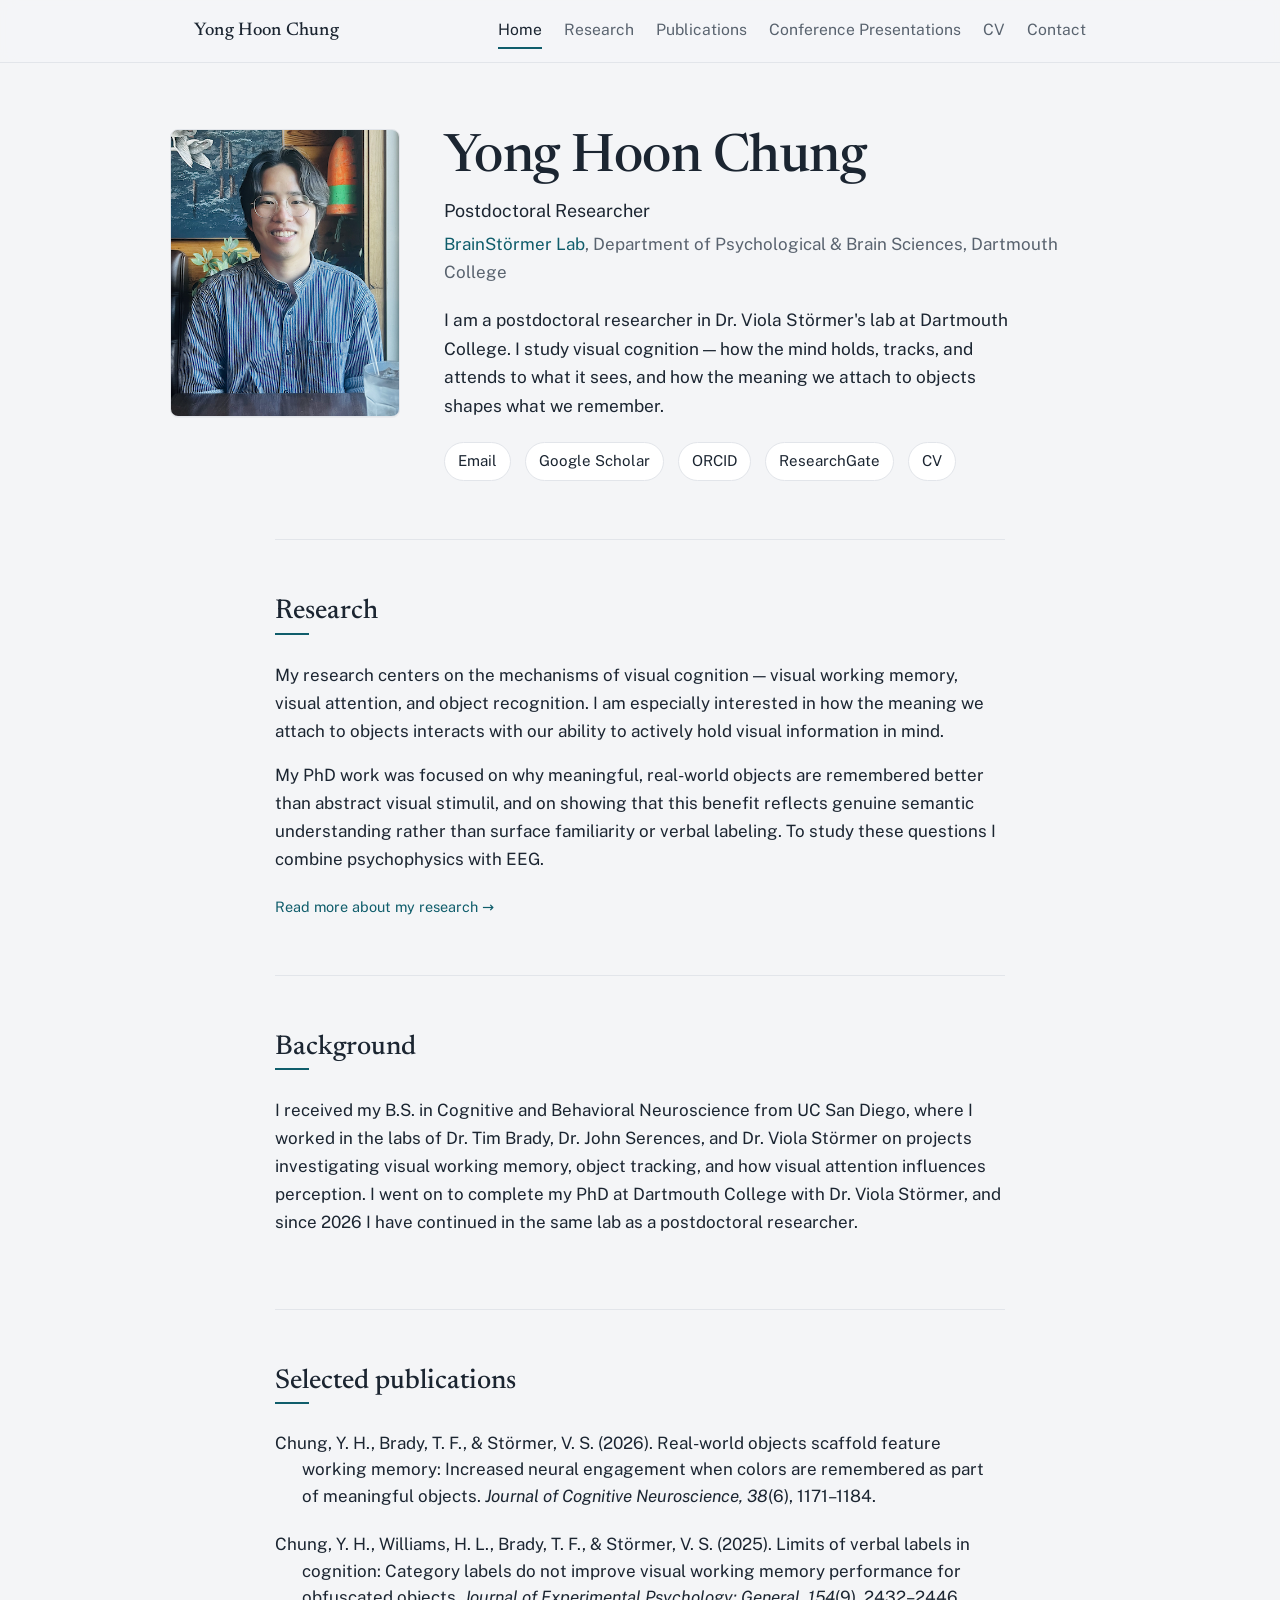
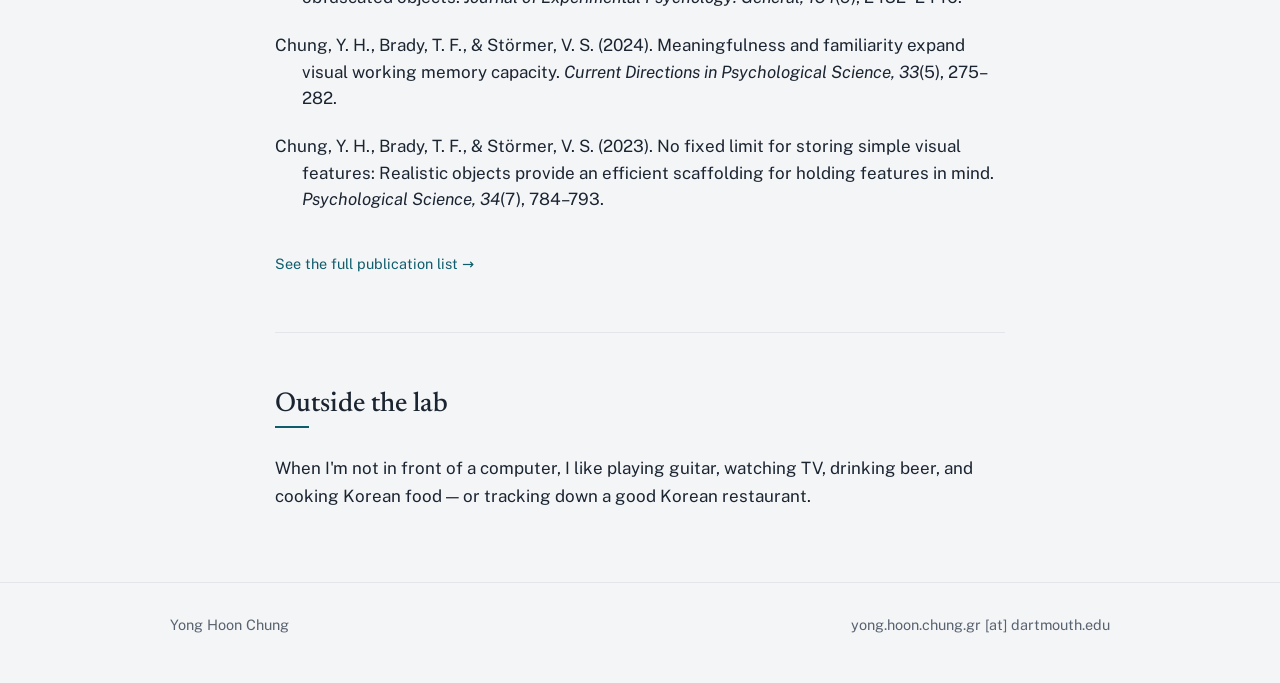
==== commit c18e5a3b: "Add files via upload" ====
--- a/index.html
+++ b/index.html
@@ -50,7 +50,7 @@
     <h2>Research</h2>
     <hr class="section-rule">
     <p>My research centers on the mechanisms of visual cognition — visual working memory, visual attention, and object recognition. I am especially interested in how the meaning we attach to objects interacts with our ability to actively hold visual information in mind.</p>
-    <p>My PhD work was focused on why meaningful, real-world objects are remembered better than simple visual features, and on showing that this benefit reflects genuine semantic understanding rather than surface familiarity or verbal labeling. To study these questions I combine psychophysics with EEG.</p>
+    <p>My PhD work was focused on why meaningful, real-world objects are remembered better than abstract visual stimulil, and on showing that this benefit reflects genuine semantic understanding rather than surface familiarity or verbal labeling. To study these questions I combine psychophysics with EEG.</p>
     <p class="note"><a href="research.html">Read more about my research →</a></p>
   </section>
 
